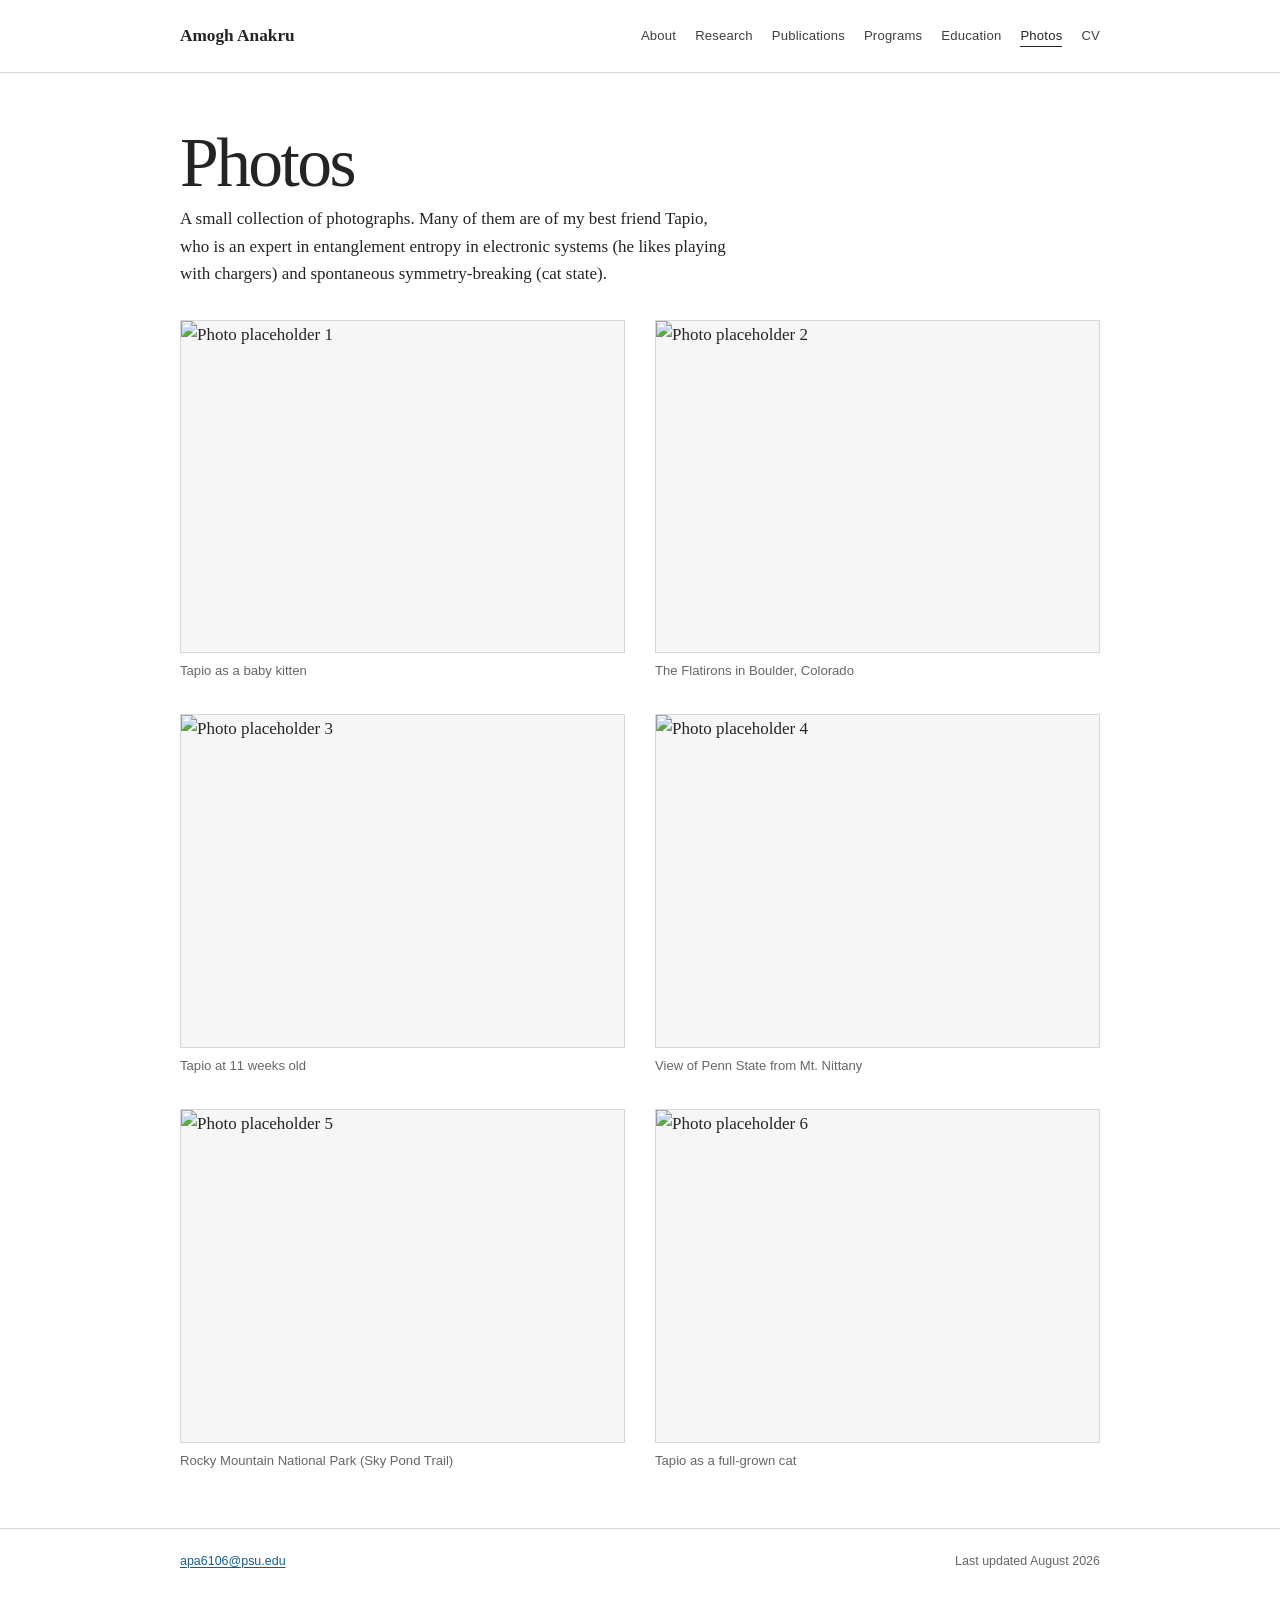
==== photos.html @ 9bebf807 "Add files via upload" ====
<!doctype html>
<html lang="en">
<head>
  <meta charset="utf-8">
  <meta name="viewport" content="width=device-width, initial-scale=1">
  <meta name="description" content="Photos — Amogh Anakru">
  <meta name="author" content="Amogh Anakru">
  <meta name="theme-color" content="#ffffff">
  <title>Photos | Amogh Anakru</title>
  <link rel="icon" href="assets/favicon.svg" type="image/svg+xml">
  <link rel="stylesheet" href="styles.css">
</head>
<body>
  <a class="skip-link" href="#content">Skip to content</a>

  <header class="site-header">
    <div class="page-width header-inner">
      <a class="site-name" href="index.html">Amogh Anakru</a>
      <nav class="site-nav" aria-label="Primary navigation">
        <a href="index.html#about">About</a>
        <a href="index.html#research">Research</a>
        <a href="index.html#publications">Publications</a>
        <a href="index.html#programs">Programs</a>
        <a href="index.html#education">Education</a>
        <a href="photos.html" aria-current="page">Photos</a>
        <a href="assets/Amogh_Anakru_CV.pdf">CV</a>
      </nav>
    </div>
  </header>

  <main id="content" class="page-width photos-page">
    <h1>Photos</h1>
    <p class="photos-intro">
      A small collection of photographs. Many of them are of my best friend Tapio, who is an expert in entanglement entropy in electronic systems (he likes playing with chargers) and spontaneous symmetry-breaking (cat state).
    </p>

    <div class="photo-grid">
      <figure class="photo-card">
        <img src="assets/gallery/baby_tapio.jpeg" alt="Photo placeholder 1">
        <figcaption>Tapio as a baby kitten</figcaption>
      </figure>
      <figure class="photo-card">
        <img src="assets/gallery/flatirons.jpeg" alt="Photo placeholder 2">
        <figcaption>The Flatirons in Boulder, Colorado</figcaption>
      </figure>
      <figure class="photo-card">
        <img src="assets/gallery/kid_tapio.jpeg" alt="Photo placeholder 3">
        <figcaption>Tapio at 11 weeks old</figcaption>
      </figure>
      <figure class="photo-card">
        <img src="assets/gallery/mtnittany.jpeg" alt="Photo placeholder 4">
        <figcaption>View of Penn State from Mt. Nittany</figcaption>
      </figure>
      <figure class="photo-card">
        <img src="assets/gallery/rmnp.jpeg" alt="Photo placeholder 5">
        <figcaption>Rocky Mountain National Park (Sky Pond Trail)</figcaption>
      </figure>
      <figure class="photo-card">
        <img src="assets/gallery/Tapio_1.jpg" alt="Photo placeholder 6">
        <figcaption>Tapio as a full-grown cat</figcaption>
      </figure>
    </div>
  </main>

  <footer class="site-footer">
    <div class="page-width footer-inner">
      <p><a href="mailto:apa6106@psu.edu">apa6106@psu.edu</a></p>
      <p>Last updated August 2026</p>
    </div>
  </footer>
</body>
</html>
---- styles.css ----
:root {
  --background: #ffffff;
  --text: #242424;
  --muted: #666666;
  --faint: #8a8a8a;
  --line: #d7d7d7;
  --link: #155c94;
  --link-hover: #0b3f68;
  --max-width: 920px;
  --serif: "Iowan Old Style", "Palatino Linotype", "Book Antiqua", Palatino, Georgia, "Times New Roman", serif;
  --sans: ui-sans-serif, -apple-system, BlinkMacSystemFont, "Segoe UI", Helvetica, Arial, sans-serif;
}

* {
  box-sizing: border-box;
}

html {
  scroll-behavior: smooth;
  scroll-padding-top: 24px;
}

body {
  margin: 0;
  color: var(--text);
  background: var(--background);
  font-family: var(--serif);
  font-size: 17px;
  line-height: 1.62;
  -webkit-font-smoothing: antialiased;
  text-rendering: optimizeLegibility;
}

::selection {
  background: #dceaf5;
}

a {
  color: var(--link);
  text-decoration-thickness: 1px;
  text-underline-offset: 0.16em;
}

a:hover {
  color: var(--link-hover);
}

a:focus-visible {
  outline: 2px solid var(--link);
  outline-offset: 3px;
}

p,
h1,
h2,
h3,
figure {
  margin-top: 0;
}

img {
  display: block;
  max-width: 100%;
}

.page-width {
  width: min(calc(100% - 42px), var(--max-width));
  margin-inline: auto;
}

.skip-link {
  position: fixed;
  top: 8px;
  left: 8px;
  z-index: 20;
  padding: 7px 10px;
  color: #ffffff;
  background: #222222;
  font-family: var(--sans);
  font-size: 0.85rem;
  transform: translateY(-150%);
}

.skip-link:focus {
  transform: translateY(0);
}

.site-header {
  border-bottom: 1px solid var(--line);
}

.header-inner {
  min-height: 72px;
  display: flex;
  align-items: center;
  justify-content: space-between;
  gap: 28px;
}

.site-name {
  color: var(--text);
  font-size: 1.08rem;
  font-weight: 700;
  text-decoration: none;
  white-space: nowrap;
}

.site-nav {
  display: flex;
  flex-wrap: wrap;
  justify-content: flex-end;
  gap: 8px 19px;
  font-family: var(--sans);
  font-size: 0.82rem;
  letter-spacing: 0.015em;
}

.site-nav a {
  color: #3f3f3f;
  text-decoration: none;
  border-bottom: 1px solid transparent;
}

.site-nav a:hover,
.site-nav a:focus-visible {
  color: var(--text);
  border-bottom-color: currentColor;
}

.hero {
  display: grid;
  grid-template-columns: minmax(0, 1fr) 210px;
  align-items: start;
  gap: 58px;
  padding-block: 58px 48px;
}

.hero-copy {
  max-width: 660px;
}

.eyebrow {
  margin-bottom: 11px;
  color: var(--muted);
  font-family: var(--sans);
  font-size: 0.76rem;
  font-weight: 650;
  letter-spacing: 0.105em;
  text-transform: uppercase;
}

h1 {
  margin-bottom: 7px;
  font-size: clamp(2.65rem, 7vw, 4.35rem);
  font-weight: 500;
  letter-spacing: -0.037em;
  line-height: 1.02;
}

.role {
  margin-bottom: 28px;
  color: var(--muted);
  font-size: 1.08rem;
}

.hero-copy > p:not(.eyebrow):not(.role):not(.profile-links) {
  max-width: 64ch;
}

.profile-links {
  display: flex;
  flex-wrap: wrap;
  gap: 3px 9px;
  margin: 25px 0 0;
  font-family: var(--sans);
  font-size: 0.86rem;
  text-transform: lowercase;
}

.profile-links span {
  color: #aaaaaa;
}

.portrait-wrap {
  margin: 3px 0 0;
}

.portrait {
  width: 210px;
  height: 263px;
  object-fit: cover;
  border: 1px solid #cfcfcf;
}

.main-column {
  padding-bottom: 34px;
}

.section {
  padding-block: 39px 45px;
  border-top: 1px solid var(--line);
  scroll-margin-top: 16px;
}

h2 {
  margin-bottom: 23px;
  font-size: clamp(1.7rem, 4vw, 2.08rem);
  font-weight: 500;
  letter-spacing: -0.021em;
  line-height: 1.15;
}

.section-intro {
  max-width: 69ch;
  margin-bottom: 28px;
}

.research-grid {
  display: grid;
  grid-template-columns: repeat(2, minmax(0, 1fr));
  column-gap: 50px;
  row-gap: 25px;
}

.research-grid article {
  padding-top: 15px;
  border-top: 1px solid #ebebeb;
}

.research-grid h3,
.subheading {
  margin-bottom: 7px;
  font-family: var(--sans);
  font-size: 0.93rem;
  font-weight: 700;
  letter-spacing: 0.01em;
}

.research-grid p {
  margin-bottom: 0;
  color: #3e3e3e;
  font-size: 0.98rem;
}

.publication-list {
  margin: 0;
  padding-left: 1.55rem;
}

.publication-list li {
  padding-left: 0.55rem;
  margin-bottom: 27px;
}

.publication-list li:last-child {
  margin-bottom: 0;
}

.publication-list li::marker {
  color: var(--faint);
  font-family: var(--sans);
  font-size: 0.78rem;
}

.pub-title {
  margin-bottom: 3px;
  font-weight: 700;
  line-height: 1.4;
}

.pub-authors,
.pub-venue,
.pub-note {
  margin-bottom: 2px;
  font-size: 0.94rem;
}

.pub-authors {
  color: #424242;
}

.pub-venue {
  color: var(--muted);
}

.pub-note {
  max-width: 70ch;
  margin-top: 8px;
  color: #4d4d4d;
}

.subheading {
  margin-top: 30px;
  margin-bottom: 10px;
  color: #2d2d2d;
}

.section > h2 + .subheading {
  margin-top: 0;
}

.dated-list {
  list-style: none;
  margin: 0;
  padding: 0;
}

.dated-list li {
  display: grid;
  grid-template-columns: minmax(0, 1fr) auto;
  gap: 24px;
  padding: 10px 0;
  border-bottom: 1px solid #ececec;
}

.dated-list li:first-child {
  border-top: 1px solid #ececec;
}

.dated-list time {
  color: var(--muted);
  font-family: var(--sans);
  font-size: 0.82rem;
  white-space: nowrap;
}

.dated-list.compact li {
  padding-block: 8px;
}

.two-column {
  display: grid;
  grid-template-columns: repeat(2, minmax(0, 1fr));
  gap: 58px;
}

.two-column .subheading {
  margin-top: 0;
  padding-bottom: 9px;
  border-bottom: 1px solid #ececec;
}

.entry {
  margin-bottom: 23px;
}

.entry p {
  margin-bottom: 1px;
}

.entry-title {
  font-weight: 700;
}

.muted {
  color: var(--muted);
  font-size: 0.94rem;
}

.skills-line {
  display: flex;
  flex-wrap: wrap;
  gap: 7px 38px;
  margin-top: 10px;
  padding-top: 18px;
  border-top: 1px solid #ececec;
}

.skills-line p {
  margin: 0;
  font-size: 0.94rem;
}

.site-footer {
  border-top: 1px solid var(--line);
}

.footer-inner {
  display: flex;
  justify-content: space-between;
  gap: 24px;
  padding-block: 22px 34px;
  color: var(--muted);
  font-family: var(--sans);
  font-size: 0.78rem;
}

.footer-inner p {
  margin: 0;
}

@media (max-width: 760px) {
  .header-inner {
    align-items: flex-start;
    flex-direction: column;
    gap: 12px;
    padding-block: 18px;
  }

  .site-nav {
    justify-content: flex-start;
    gap: 7px 16px;
  }

  .hero {
    grid-template-columns: 1fr;
    gap: 30px;
    padding-block: 42px 39px;
  }

  .portrait {
    width: 150px;
    height: 188px;
  }

  .research-grid,
  .two-column {
    grid-template-columns: 1fr;
  }

  .research-grid {
    row-gap: 20px;
  }

  .two-column {
    gap: 23px;
  }
}

@media (max-width: 520px) {
  body {
    font-size: 16px;
  }

  .page-width {
    width: min(calc(100% - 30px), var(--max-width));
  }

  .site-nav {
    font-size: 0.77rem;
  }

  .hero {
    padding-top: 34px;
  }

  .portrait {
    width: 128px;
    height: 160px;
  }

  .role {
    margin-bottom: 22px;
  }

  .section {
    padding-block: 32px 37px;
  }

  .dated-list li {
    grid-template-columns: 1fr;
    gap: 2px;
  }

  .footer-inner {
    flex-direction: column;
    gap: 4px;
  }
}

@media (prefers-reduced-motion: reduce) {
  html {
    scroll-behavior: auto;
  }
}

/* Separate Photos page */
.photos-page {
  padding-block: 54px 58px;
}

.photos-intro {
  max-width: 66ch;
  margin-bottom: 32px;
}

.photo-grid {
  display: grid;
  grid-template-columns: repeat(2, minmax(0, 1fr));
  gap: 34px 30px;
  margin: 0;
}

.photo-card {
  margin: 0;
}

.photo-card img {
  width: 100%;
  aspect-ratio: 4 / 3;
  object-fit: cover;
  border: 1px solid #d7d7d7;
  background: #f6f6f6;
}

.photo-card figcaption {
  margin-top: 8px;
  color: var(--muted);
  font-family: var(--sans);
  font-size: 0.82rem;
  line-height: 1.45;
}

.site-nav a[aria-current="page"] {
  color: var(--text);
  border-bottom-color: currentColor;
}

@media (max-width: 640px) {
  .photo-grid {
    grid-template-columns: 1fr;
    gap: 28px;
  }
}
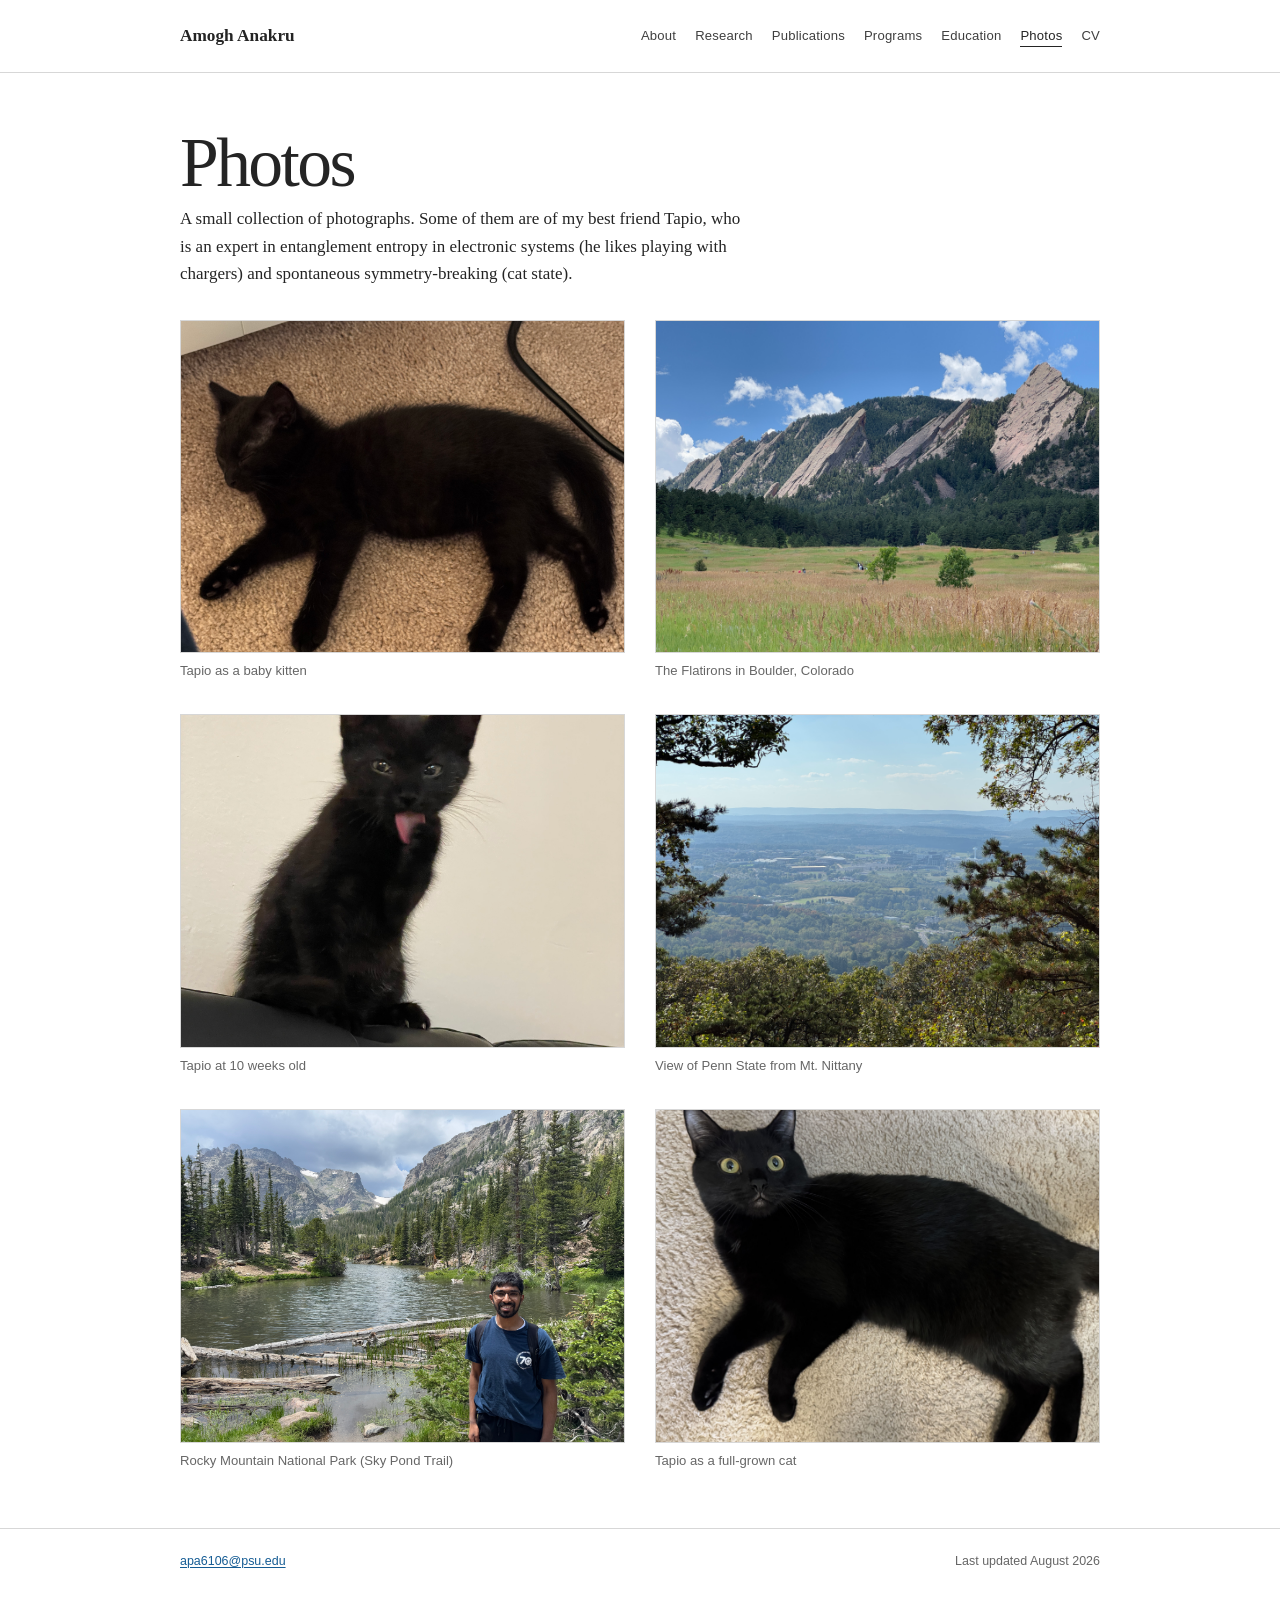
==== commit 9f01b3e2: "Add files via upload" ====
--- a/photos.html
+++ b/photos.html
@@ -31,7 +31,7 @@
   <main id="content" class="page-width photos-page">
     <h1>Photos</h1>
     <p class="photos-intro">
-      A small collection of photographs. Many of them are of my best friend Tapio, who is an expert in entanglement entropy in electronic systems (he likes playing with chargers) and spontaneous symmetry-breaking (cat state).
+      A small collection of photographs. Some of them are of my best friend Tapio, who is an expert in entanglement entropy in electronic systems (he likes playing with chargers) and spontaneous symmetry-breaking (cat state).
     </p>
 
     <div class="photo-grid">
@@ -44,8 +44,8 @@
         <figcaption>The Flatirons in Boulder, Colorado</figcaption>
       </figure>
       <figure class="photo-card">
-        <img src="assets/gallery/kid_tapio.jpeg" alt="Photo placeholder 3">
-        <figcaption>Tapio at 11 weeks old</figcaption>
+        <img src="assets/gallery/tapio_boy.jpeg" alt="Photo placeholder 3">
+        <figcaption>Tapio at 10 weeks old</figcaption>
       </figure>
       <figure class="photo-card">
         <img src="assets/gallery/mtnittany.jpeg" alt="Photo placeholder 4">
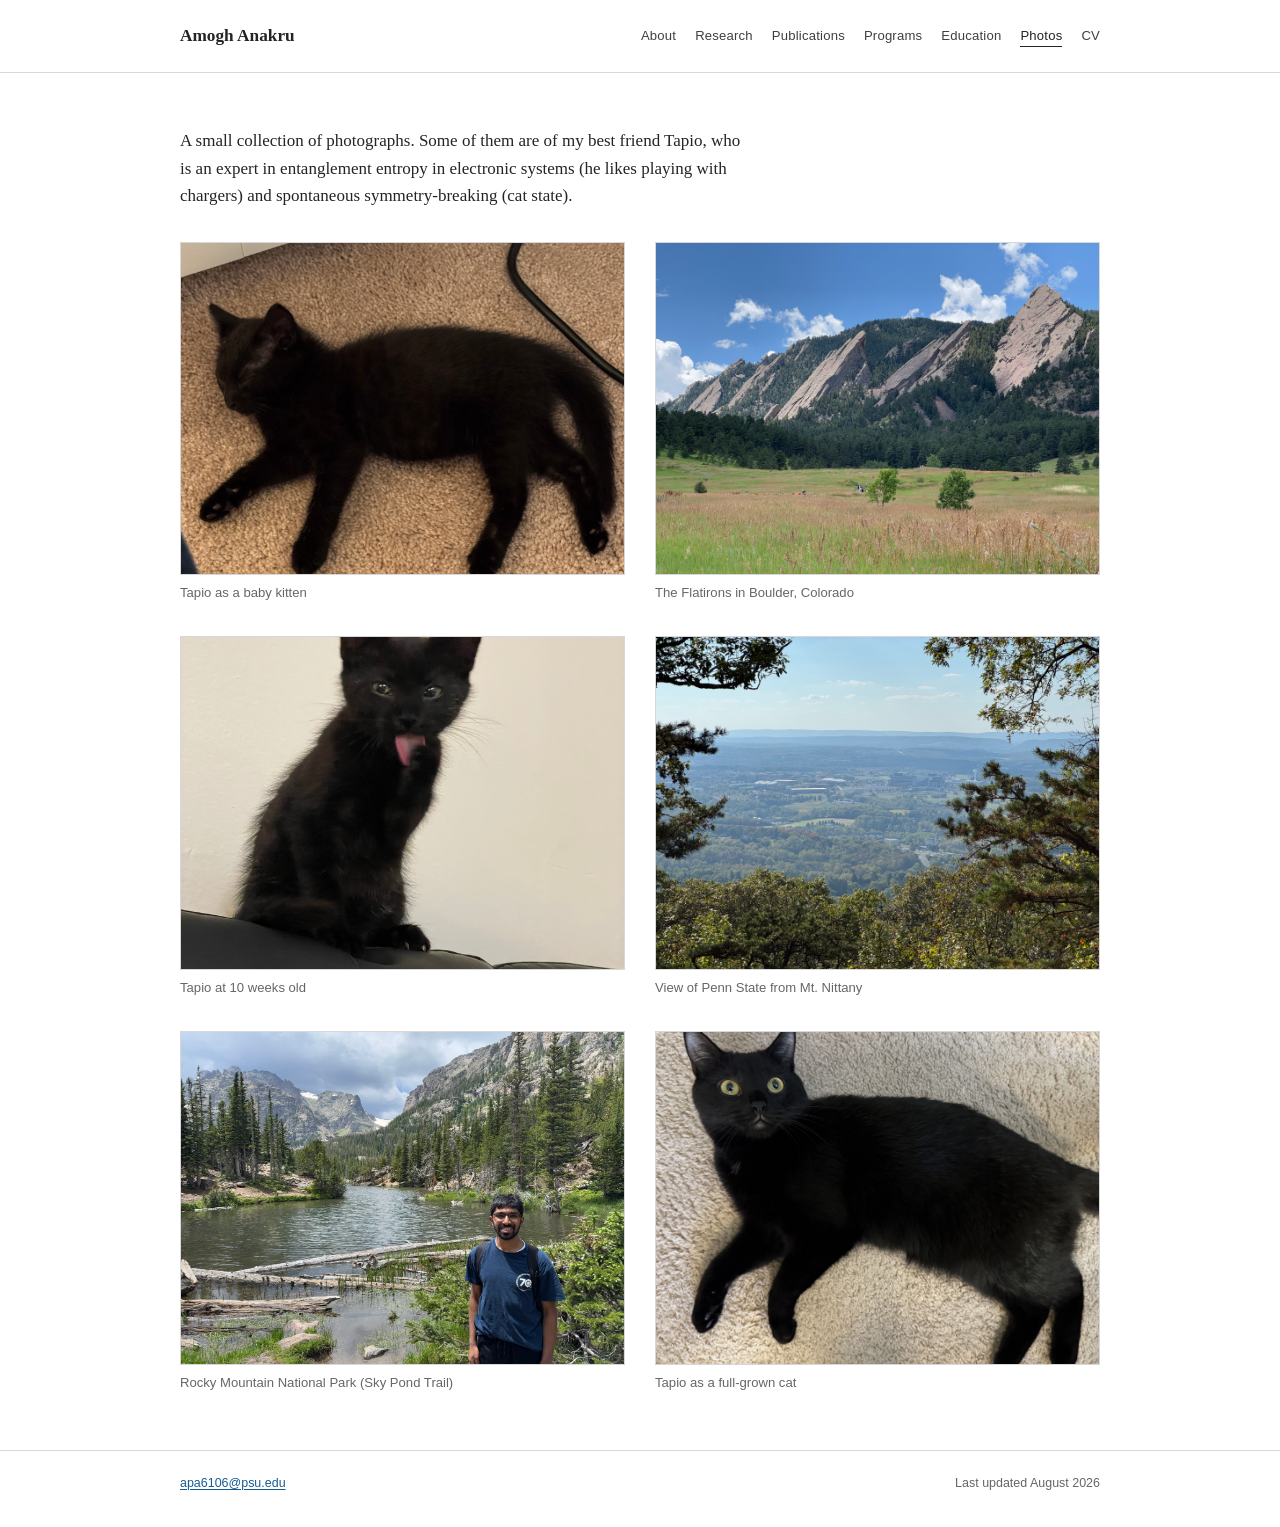
==== commit 81df5d9b: "Add files via upload" ====
--- a/photos.html
+++ b/photos.html
@@ -29,7 +29,7 @@
   </header>
 
   <main id="content" class="page-width photos-page">
-    <h1>Photos</h1>
+    <!--<h1>Photos</h1>-->
     <p class="photos-intro">
       A small collection of photographs. Some of them are of my best friend Tapio, who is an expert in entanglement entropy in electronic systems (he likes playing with chargers) and spontaneous symmetry-breaking (cat state).
     </p>
